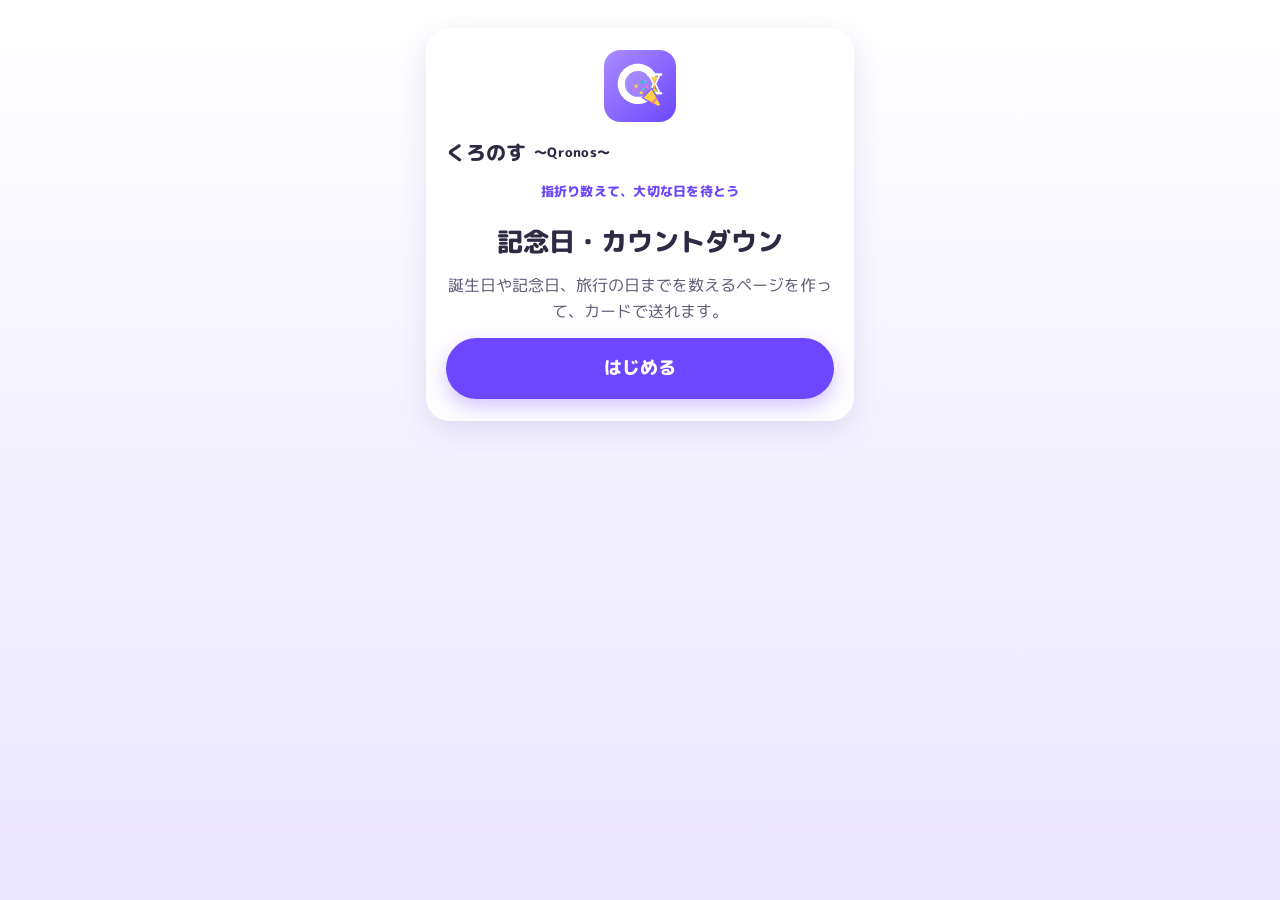
==== index.html @ 237ca4d0 "すくすくから来た「3さいの誕生日まで」などのページで、すくすくへの案内が「妊娠◯週」になっていたのを直す（出産予定日・会える日のときだけ）。テストを足す。作るボタンに絵文字、カレンダーの説明を短く" ====
<!DOCTYPE html>
<html lang="ja">
<head>
<meta charset="UTF-8">
<meta name="viewport" content="width=device-width, initial-scale=1, viewport-fit=cover">
<title>くろのす｜記念日・カウントダウン</title>
<meta name="description" content="くろのす（Qronos）。あと何日？ 今日で何日目？ 記念日までをいつでも確かめられます">
<meta property="og:type" content="website">
<meta property="og:site_name" content="くろのす（Qronos）">
<meta property="og:title" content="くろのす｜記念日・カウントダウン">
<meta property="og:description" content="あと何日？ 今日で何日目？ 記念日までをいつでも確かめられます">
<meta property="og:url" content="https://katsuan.github.io/countdown/">
<meta property="og:locale" content="ja_JP">
<meta property="og:image" content="https://katsuan.github.io/countdown/ogp.png?v=20261025">
<meta property="og:image:width" content="1200">
<meta property="og:image:height" content="630">
<meta property="og:image:alt" content="くろのす（Qronos）：記念日まで「あと何日？」今日で何日目？">
<meta name="twitter:card" content="summary_large_image">
<meta name="theme-color" content="#f6f3ff">
<!-- アイコン・ロゴ・OGP は tools/icon.py で作る -->
<link rel="icon" href="icon.svg" type="image/svg+xml">
<link rel="icon" href="icon-32.png" type="image/png" sizes="32x32">
<link rel="apple-touch-icon" href="apple-touch-icon.png">
<link rel="manifest" href="manifest.webmanifest">
<link rel="preconnect" href="https://fonts.googleapis.com">
<link href="https://fonts.googleapis.com/css2?family=M+PLUS+Rounded+1c:wght@400;700;800&display=swap" rel="stylesheet">
<!-- Q キット（確認の窓など。ページの見た目は下の CSS が上書きする） -->
<link rel="stylesheet" href="https://katsuan.github.io/line-share/shared/ui.css?v=202610251000">
<script src="https://katsuan.github.io/line-share/shared/ui.js" defer></script>
<link rel="stylesheet" href="style.css?v=202610250924">
<style>
  .hero { text-align: center; }
  .hero .emoji { font-size: 56px; line-height: 1.2; }
  .hero .from { margin-top: 4px; font-size: 16px; font-weight: 700; color: var(--ink-soft); }

  .count { align-items: center; text-align: center; }
  .count .lead { font-size: 20px; font-weight: 800; }
  .count .big { font-size: 22px; font-weight: 700; line-height: 1.2; }
  .count .big b {
    margin: 0 6px;
    font-size: 72px;
    font-weight: 800;
    font-variant-numeric: tabular-nums;
    color: var(--accent);
  }
  .count .today { font-size: 30px; font-weight: 800; color: var(--accent); line-height: 1.4; }
  .count .date { font-size: 16px; color: var(--ink-soft); white-space: pre-line; }

  .clock { display: grid; grid-template-columns: repeat(4, 1fr); gap: 8px; width: 100%; }
  .clock div { padding: 10px 4px; border-radius: var(--radius-md); background: #fff; box-shadow: inset 0 0 0 1px rgba(0, 0, 0, 0.05); }
  .clock b { display: block; font-size: 26px; font-weight: 800; line-height: 1.1; font-variant-numeric: tabular-nums; }
  .clock span { font-size: 14px; color: var(--ink-soft); }

  .milestone {
    width: 100%;
    padding: 12px;
    border-radius: var(--radius-md);
    background: color-mix(in srgb, var(--accent) 10%, #fff);
    font-size: 16px;
    font-weight: 700;
  }
  .milestone small { display: block; font-size: 14px; font-weight: 400; color: var(--ink-soft); }

  .msg { font-size: 18px; font-weight: 700; white-space: pre-wrap; overflow-wrap: anywhere; text-align: center; }

  .empty { text-align: center; }

  /* ボードから開いたときの「ボードに戻る」 */
  .back-link {
    justify-self: start;
    align-self: flex-start;
    padding: 8px 14px;
    border-radius: 99px;
    background: #fff;
    box-shadow: 0 2px 8px rgba(0, 0, 0, 0.08);
    color: var(--ink);
    font-size: 15px;
    font-weight: 700;
    text-decoration: none;
  }
  .calendar-links { display: grid; gap: 8px; }
  .nw { display: inline-block; white-space: nowrap; }
  .ics-link { justify-self: center; margin-top: -2px; padding: 4px 8px; border: none; background: none; color: var(--ink-soft); font-family: inherit; font-size: 14px; font-weight: 700; text-decoration: underline; cursor: pointer; }
  .calendar-links .btn { display: grid; gap: 2px; padding: 12px 10px; font-size: 16px; line-height: 1.35; }
  .calendar-links .btn span { white-space: nowrap; }
  .calendar-links .btn small { font-size: 13px; font-weight: 700; color: var(--ink-soft); white-space: nowrap; }

  /* ボード（いくつかの日をまとめて表示）。近い順に1行ずつ */
  .board-head { text-align: center; }
  .board-head .stamp { font-size: 14px; color: var(--ink-soft); }
  .board-list { display: grid; gap: 10px; margin: 0; padding: 0; list-style: none; }
  .board-row {
    display: grid;
    grid-template-columns: auto minmax(0, 1fr) auto;
    align-items: center;
    gap: 12px;
    padding: 14px 16px;
    border-left: 6px solid var(--row);
    border-radius: var(--radius-md);
    background: #fff;
    box-shadow: var(--shadow);
    color: inherit;
    text-decoration: none;
  }
  .board-row.is-today { background: color-mix(in srgb, var(--row) 12%, #fff); }
  .board-emoji { font-size: 30px; line-height: 1; }
  .board-title { font-size: 17px; font-weight: 800; line-height: 1.35; overflow-wrap: anywhere; }
  .board-sub { font-size: 13px; color: var(--ink-soft); }
  .board-note { grid-column: 2 / -1; margin-top: -4px; font-size: 13px; font-weight: 700; color: var(--row); white-space: nowrap; overflow: hidden; text-overflow: ellipsis; }
  .hero .note { margin-top: 2px; font-size: 17px; font-weight: 700; color: var(--accent); }
  .board-count { font-size: 20px; font-weight: 800; color: var(--row); white-space: nowrap; font-variant-numeric: tabular-nums; }
  [hidden] { display: none !important; }

  /* お祝いの紙吹雪 */
  #confetti { position: fixed; inset: 0; z-index: 1; width: 100%; height: 100%; pointer-events: none; }
</style>
</head>
<body>
<canvas id="confetti"></canvas>
<main class="wrap">
  <a id="backToBoard" class="back-link" href="#" hidden></a>
  <section id="view" hidden>
    <div class="hero">
      <div id="emoji" class="emoji"></div>
      <h1 id="title"></h1>
      <p id="note" class="note" hidden></p>
      <p id="from" class="from" hidden></p>
    </div>
  </section>

  <section id="board" hidden>
    <div class="board-head">
      <div style="font-size:44px;line-height:1.2">📋</div>
      <h1 id="boardName"></h1>
      <p id="boardFrom" class="sub" hidden></p>
    </div>
  </section>
  <ul id="boardList" class="board-list" hidden></ul>

  <section id="countCard" class="card count" hidden>
    <p id="lead" class="lead"></p>
    <p id="big" class="big"></p>
    <p id="today" class="today" hidden></p>
    <div id="clock" class="clock" hidden>
      <div><b id="cd">0</b><span>日</span></div>
      <div><b id="ch">00</b><span>時間</span></div>
      <div><b id="cm">00</b><span>分</span></div>
      <div><b id="cs">00</b><span>秒</span></div>
    </div>
    <p id="date" class="date"></p>
    <div id="milestone" class="milestone" hidden></div>
  </section>

  <section id="calendarCard" class="card" hidden>
    <div id="calendarLinks" class="calendar-links"></div>
    <p id="calendarNote" class="note" hidden>Google カレンダーのアプリでは、「毎年」が外れることがあります。保存する前に「繰り返し：毎年」を確かめるか、「ファイルで追加」を使ってね。</p>
  </section>

  <!-- すくすく（SuQSuQ）へ：子どもの生まれた日なら「生まれて◯日」、出産予定日なら「妊娠◯週」、ほかのはじまりの日なら「◯◯から◯日目」を写真・動画に入れる -->
  <section id="suqsuqCard" class="card" hidden>
    <div class="calendar-links">
      <a id="suqsuqLink" class="btn ghost" href="https://katsuan.github.io/suqsuq/" target="_blank" rel="noopener"><span>🌱 すくすくで写真に入れる</span><small id="suqsuqSub"></small></a>
    </div>
  </section>

  <section id="msgCard" class="card" hidden>
    <p id="msg" class="msg"></p>
  </section>

  <section id="shareCard" class="card" hidden>
    <a id="lineBtn" class="ls-button is-block line is-oqrn" href="#">カードで送る</a>
    <div class="btn-row">
      <button id="copyBtn" class="btn ghost" type="button">🔗 リンクをコピー</button>
      <a id="editBtn" class="btn ghost" href="create.html">✏️ 自分でも作る</a>
    </div>
    <button id="snapBtn" class="btn ghost" type="button">📷 画像で保存</button>
    <p class="note">カードで送ると、日付の入ったカードが LINE に届きます。カードのボタンから、いつでもこのページで「あと何日？」を確かめられます。</p>
  </section>

  <section id="empty" class="card empty" hidden>
    <img class="brand-mark" src="icon.svg" alt="" width="72" height="72">
    <p class="brand-name">くろのす <span class="brand-en">〜Qronos〜</span></p>
    <p class="brand-copy">指折り数えて、大切な日を待とう</p>
    <h1>記念日・カウントダウン</h1>
    <p class="sub">誕生日や記念日、旅行の日までを数えるページを作って、カードで送れます。</p>
    <a class="btn" href="create.html">はじめる</a>
  </section>
</main>

<!-- おくるんのカードの入口（LIFF ID とカードの URL は line-share の shared/oqrn.js に1か所） -->
<script src="https://katsuan.github.io/line-share/shared/oqrn.js"></script>
<script src="js/count.js?v=202610250924"></script>
<script src="js/link.js?v=202610250924"></script>
<script src="js/card.js?v=202610250924"></script>
<script src="js/calendar.js?v=202610250924"></script>
<script src="js/snapshot.js?v=202610250924"></script>
<script src="app.js?v=202610250924"></script>
<!-- 電波がなくても開けるように（sw.js） -->
<script>if ("serviceWorker" in navigator) navigator.serviceWorker.register("./sw.js").catch(() => {});</script>
</body>
</html>
---- style.css ----
/* 記念日・カウントダウン 共通の見た目。色・サイズは :root でまとめて変える */
:root {
  --accent: #6c47ff; /* ページを開くと、選んだ色に置き換わる */
  --bg: #f6f3ff;
  --ink: #2f2a44;
  --ink-soft: #5f5a75; /* 年配の方でも読めるよう濃いめ */
  --line: #e4def3;
  --card: rgba(255, 255, 255, 0.9);
  --shadow: 0 10px 30px rgba(70, 50, 130, 0.12);
  --radius-lg: 24px;
  --radius-md: 14px;
  --max-w: 460px;
  --font: "M PLUS Rounded 1c", "Hiragino Maru Gothic ProN", system-ui, sans-serif;
}

* { box-sizing: border-box; margin: 0; padding: 0; }

/* iPhone・LINE の中のブラウザで、キーボードが出て画面がずれたとき、ページの外（黒）が見えないよう、ページそのものにも背景の色 */
html { background-color: color-mix(in srgb, var(--accent) 14%, #fff); } /* 本文の背景（下へ向かう色）の終わりの色 */
body {
  min-height: 100vh;
  font-family: var(--font);
  font-size: 17px;
  line-height: 1.6;
  color: var(--ink);
  background: linear-gradient(180deg, #fff, color-mix(in srgb, var(--accent) 14%, #fff));
  overflow-x: hidden;
  -webkit-tap-highlight-color: transparent;
}

.wrap {
  position: relative;
  z-index: 2;
  display: flex;
  flex-direction: column;
  gap: 16px;
  max-width: var(--max-w);
  margin: 0 auto;
  padding: 28px 16px 48px;
}

.card {
  display: flex;
  flex-direction: column;
  gap: 14px;
  padding: 22px 20px;
  border-radius: var(--radius-lg);
  background: var(--card);
  box-shadow: var(--shadow);
}

h1 { font-size: 26px; font-weight: 800; line-height: 1.35; text-align: center; }
.sub { font-size: 16px; color: var(--ink-soft); text-align: center; }
.note { font-size: 14px; color: var(--ink-soft); line-height: 1.7; }

/* 名前（くろのす 〜Qronos〜）。作成ページの上と、表示ページの「はじめる」に出す */
.brand { display: flex; align-items: center; justify-content: space-between; gap: 10px; margin-bottom: 4px; }
.brand-logo { display: block; width: auto; height: 28px; }
.brand-icon { display: block; width: 28px; height: 28px; }
.brand-mark { display: block; margin: 0 auto; }
.brand-name { display: flex; align-items: center; gap: 8px; margin: 0; font-size: 20px; font-weight: 800; color: var(--ink); }
.brand-en { font-size: 13px; letter-spacing: 0.02em; }

/* 名前の由来（たたんだ欄） */
.about summary { font-size: 15px; font-weight: 700; cursor: pointer; }
.about p { margin: 10px 0 0; font-size: 14px; color: var(--ink-soft); line-height: 1.8; }
a { color: color-mix(in srgb, var(--accent) 80%, #000); }

.btn {
  display: block;
  width: 100%;
  padding: 16px;
  border: none;
  border-radius: 99px;
  background: var(--accent);
  color: #fff;
  font-family: inherit;
  font-size: 18px;
  font-weight: 800;
  text-align: center;
  text-decoration: none;
  cursor: pointer;
  box-shadow: 0 8px 20px color-mix(in srgb, var(--accent) 30%, transparent);
}

/* 送るボタン：色は Q キットの ls-button line（LINE の緑）。ここでは大きさだけ */
.ls-button.line { gap: 4px; flex-wrap: wrap; min-height: 54px; font-size: 18px; font-weight: 800; }
.btn.ghost { background: #fff; color: var(--ink); box-shadow: 0 4px 12px rgba(0, 0, 0, 0.08); font-size: 16px; }
.btn-row { display: grid; grid-template-columns: 1fr 1fr; gap: 10px; }
.btn-row .btn { padding: 14px 6px; font-size: 15px; white-space: nowrap; }

/* 画像で保存：作った画像を出して、長押しで保存してもらう */
.snap-sheet {
  position: fixed;
  inset: 0;
  z-index: 10;
  display: grid;
  place-items: center;
  padding: 16px;
  background: rgba(20, 16, 40, 0.55);
}
.snap-card {
  display: grid;
  gap: 10px;
  width: min(100%, 420px);
  max-height: 100%;
  overflow: auto;
  padding: 16px;
  border-radius: var(--radius-lg);
  background: #fff;
  text-align: center;
}
.snap-card img {
  width: 100%;
  height: auto;
  border-radius: var(--radius-md);
  box-shadow: 0 4px 16px rgba(0, 0, 0, 0.12);
  -webkit-touch-callout: default;
}
.snap-actions { display: grid; gap: 8px; }

/* キャッチコピー（見出しの行のすぐ下。おくるんの「つくって、おくるん」と同じ役目） */
.brand-copy { margin: 0 0 10px; color: #6C47FF; font-size: 13px; font-weight: 800; line-height: 1.4; letter-spacing: 0.02em; }
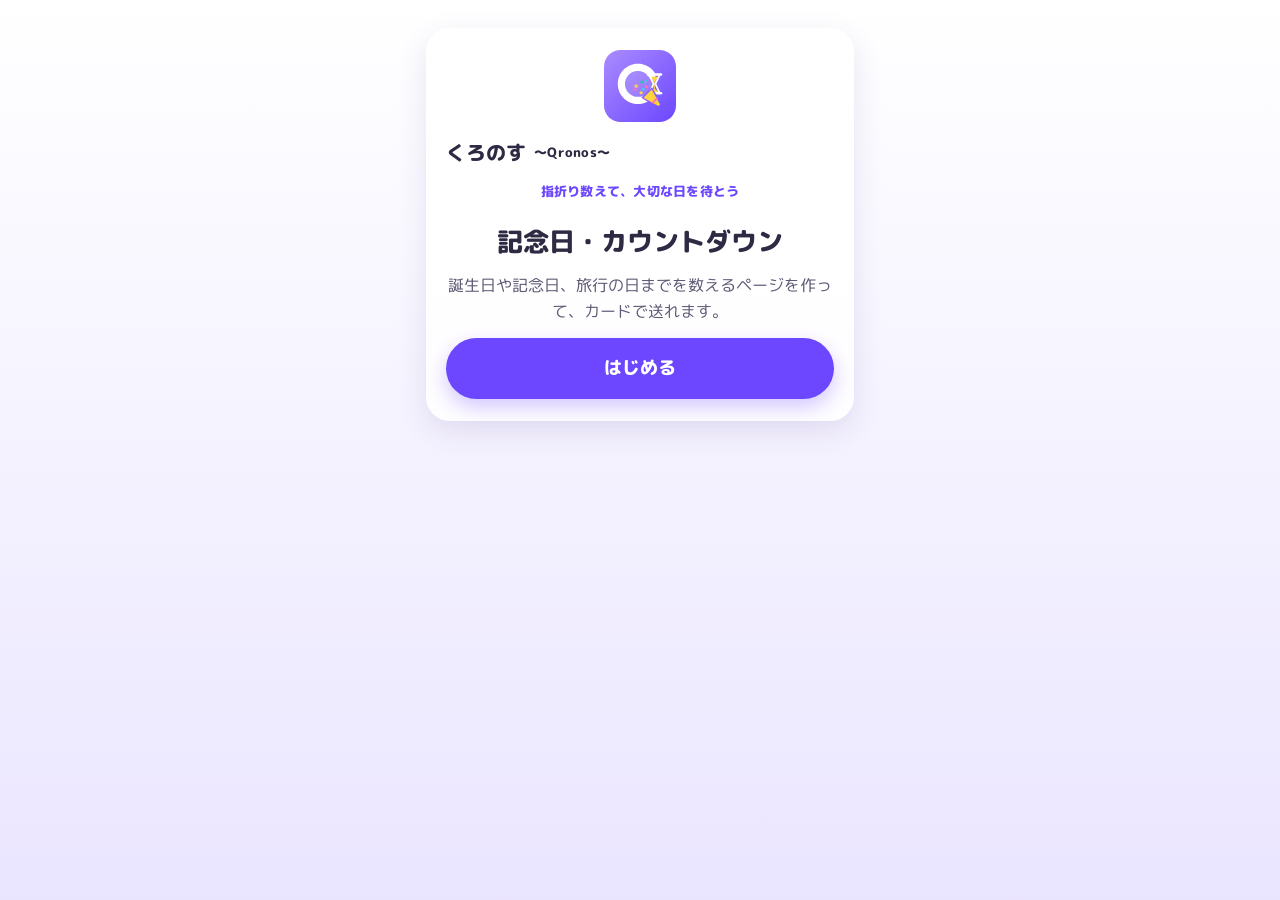
==== commit 196308d4: "作るページの絵文字と名前を、ろくが・さくせん盤・つづくと同じ形に：入力枠の中の左に絵文字 [⏳ 名前]。絵文字を押したとき・名前を入れているあいだは、下に選べる絵文字（種類ごとに8つ）とカスタム（しっ" ====
--- a/index.html
+++ b/index.html
@@ -27,7 +27,7 @@
 <!-- Q キット（確認の窓など。ページの見た目は下の CSS が上書きする） -->
 <link rel="stylesheet" href="https://katsuan.github.io/line-share/shared/ui.css?v=202610251000">
 <script src="https://katsuan.github.io/line-share/shared/ui.js" defer></script>
-<link rel="stylesheet" href="style.css?v=202610250924">
+<link rel="stylesheet" href="style.css?v=202610260530">
 <style>
   .hero { text-align: center; }
   .hero .emoji { font-size: 56px; line-height: 1.2; }
@@ -189,12 +189,12 @@
 
 <!-- おくるんのカードの入口（LIFF ID とカードの URL は line-share の shared/oqrn.js に1か所） -->
 <script src="https://katsuan.github.io/line-share/shared/oqrn.js"></script>
-<script src="js/count.js?v=202610250924"></script>
-<script src="js/link.js?v=202610250924"></script>
-<script src="js/card.js?v=202610250924"></script>
-<script src="js/calendar.js?v=202610250924"></script>
-<script src="js/snapshot.js?v=202610250924"></script>
-<script src="app.js?v=202610250924"></script>
+<script src="js/count.js?v=202610260530"></script>
+<script src="js/link.js?v=202610260530"></script>
+<script src="js/card.js?v=202610260530"></script>
+<script src="js/calendar.js?v=202610260530"></script>
+<script src="js/snapshot.js?v=202610260530"></script>
+<script src="app.js?v=202610260530"></script>
 <!-- 電波がなくても開けるように（sw.js） -->
 <script>if ("serviceWorker" in navigator) navigator.serviceWorker.register("./sw.js").catch(() => {});</script>
 </body>
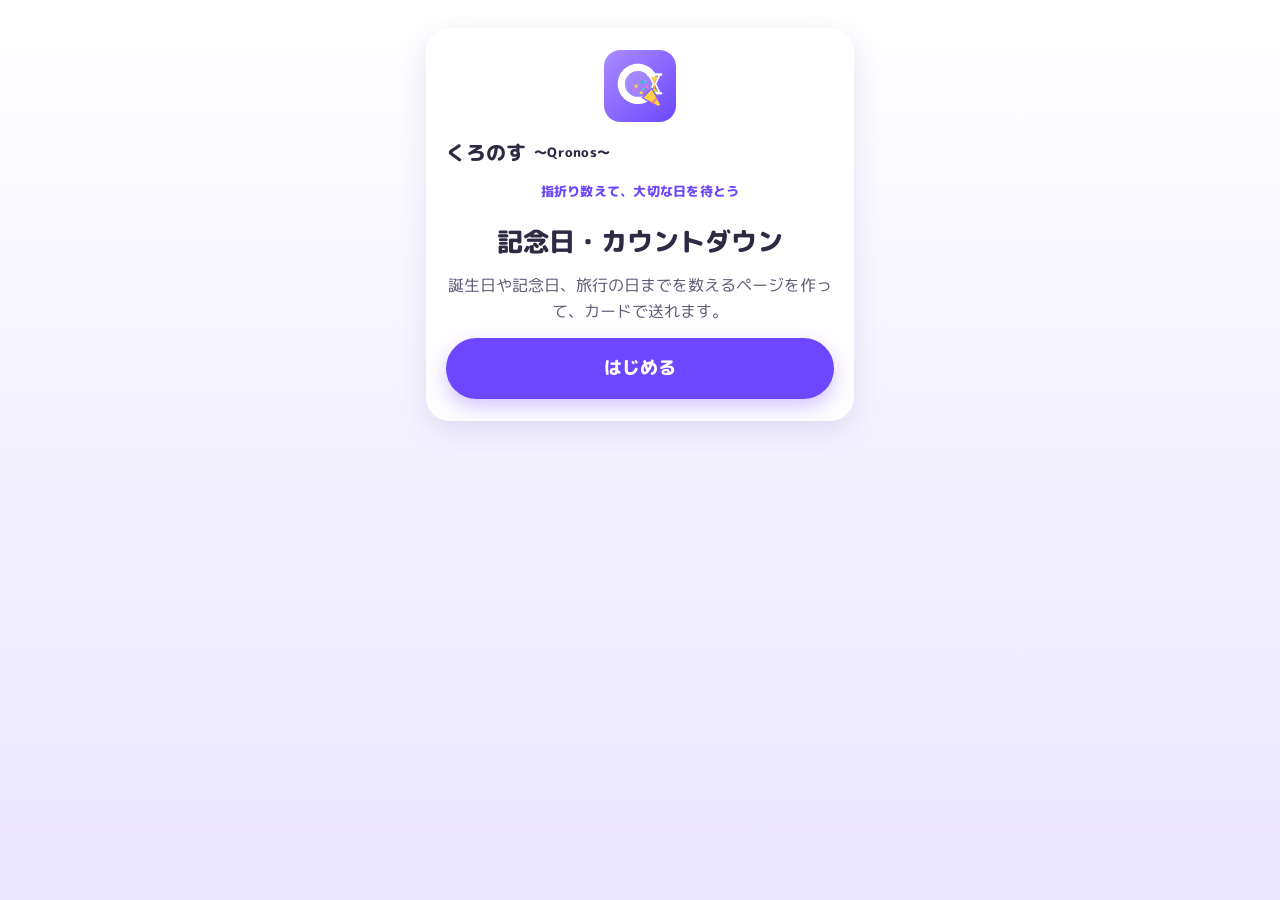
==== commit c67ae55a: "ボードの説明を、指しているところがわかる言い方に（「一覧の日を押すと直せます」「日ごとのひとことは「この日のひとこと」へ」）" ====
--- a/index.html
+++ b/index.html
@@ -25,9 +25,9 @@
 <link rel="preconnect" href="https://fonts.googleapis.com">
 <link href="https://fonts.googleapis.com/css2?family=M+PLUS+Rounded+1c:wght@400;700;800&display=swap" rel="stylesheet">
 <!-- Q キット（確認の窓など。ページの見た目は下の CSS が上書きする） -->
-<link rel="stylesheet" href="https://katsuan.github.io/line-share/shared/ui.css?v=202610251000">
+<link rel="stylesheet" href="https://katsuan.github.io/line-share/shared/ui.css?v=202610261000">
 <script src="https://katsuan.github.io/line-share/shared/ui.js" defer></script>
-<link rel="stylesheet" href="style.css?v=202610260530">
+<link rel="stylesheet" href="style.css?v=202610271256">
 <style>
   .hero { text-align: center; }
   .hero .emoji { font-size: 56px; line-height: 1.2; }
@@ -189,12 +189,12 @@
 
 <!-- おくるんのカードの入口（LIFF ID とカードの URL は line-share の shared/oqrn.js に1か所） -->
 <script src="https://katsuan.github.io/line-share/shared/oqrn.js"></script>
-<script src="js/count.js?v=202610260530"></script>
-<script src="js/link.js?v=202610260530"></script>
-<script src="js/card.js?v=202610260530"></script>
-<script src="js/calendar.js?v=202610260530"></script>
-<script src="js/snapshot.js?v=202610260530"></script>
-<script src="app.js?v=202610260530"></script>
+<script src="js/count.js?v=202610271256"></script>
+<script src="js/link.js?v=202610271256"></script>
+<script src="js/card.js?v=202610271256"></script>
+<script src="js/calendar.js?v=202610271256"></script>
+<script src="js/snapshot.js?v=202610271256"></script>
+<script src="app.js?v=202610271256"></script>
 <!-- 電波がなくても開けるように（sw.js） -->
 <script>if ("serviceWorker" in navigator) navigator.serviceWorker.register("./sw.js").catch(() => {});</script>
 </body>
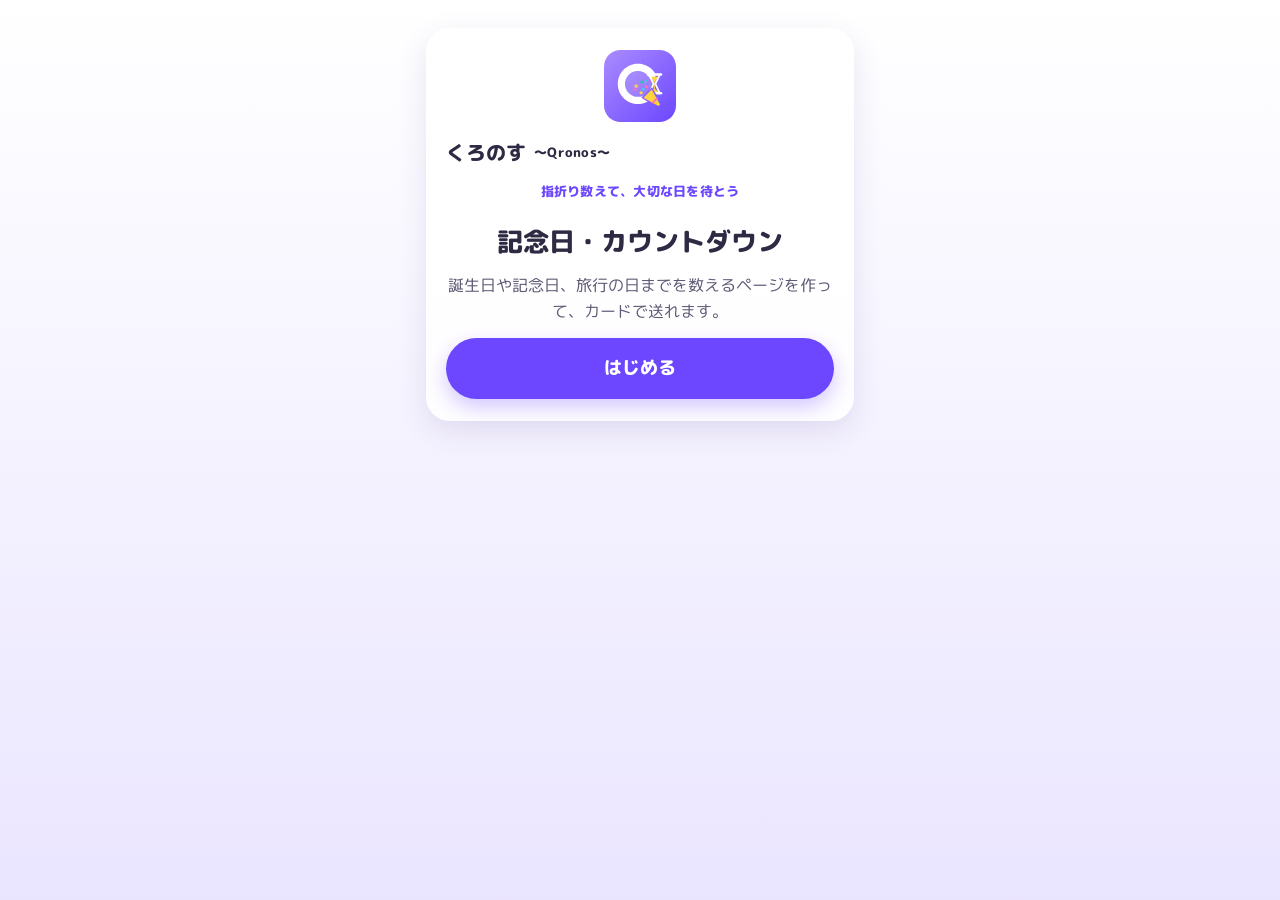
==== commit b783c0ef: "見るページの「コピーしました！」を2秒で元のボタン名に戻す。使っていない CSS（.brand・.brand-icon・.brand-logo）を消す" ====
--- a/index.html
+++ b/index.html
@@ -27,7 +27,7 @@
 <!-- Q キット（確認の窓など。ページの見た目は下の CSS が上書きする） -->
 <link rel="stylesheet" href="https://katsuan.github.io/line-share/shared/ui.css?v=202610261000">
 <script src="https://katsuan.github.io/line-share/shared/ui.js" defer></script>
-<link rel="stylesheet" href="style.css?v=202610271256">
+<link rel="stylesheet" href="style.css?v=202610291712">
 <style>
   .hero { text-align: center; }
   .hero .emoji { font-size: 56px; line-height: 1.2; }
@@ -83,6 +83,8 @@
   .ics-link { justify-self: center; margin-top: -2px; padding: 4px 8px; border: none; background: none; color: var(--ink-soft); font-family: inherit; font-size: 14px; font-weight: 700; text-decoration: underline; cursor: pointer; }
   .calendar-links .btn { display: grid; gap: 2px; padding: 12px 10px; font-size: 16px; line-height: 1.35; }
   .calendar-links .btn span { white-space: nowrap; }
+  .ext-link { display: grid; gap: 2px; margin: 12px 0; padding: 12px 10px; text-align: center; text-decoration: none; line-height: 1.35; }
+  .ext-link small { font-size: 12px; font-weight: 700; color: var(--ink-soft); overflow: hidden; text-overflow: ellipsis; white-space: nowrap; }
   .calendar-links .btn small { font-size: 13px; font-weight: 700; color: var(--ink-soft); white-space: nowrap; }
 
   /* ボード（いくつかの日をまとめて表示）。近い順に1行ずつ */
@@ -136,6 +138,8 @@
     </div>
   </section>
   <ul id="boardList" class="board-list" hidden></ul>
+  <!-- リンク（作ったツールから渡されたもの。例：くみあわせの大会の見る人用リンク） -->
+  <a id="extLink" class="btn ghost ext-link" href="#" target="_blank" rel="noopener" hidden><span id="extLinkLabel"></span><small id="extLinkHost"></small></a>
 
   <section id="countCard" class="card count" hidden>
     <p id="lead" class="lead"></p>
@@ -189,12 +193,12 @@
 
 <!-- おくるんのカードの入口（LIFF ID とカードの URL は line-share の shared/oqrn.js に1か所） -->
 <script src="https://katsuan.github.io/line-share/shared/oqrn.js"></script>
-<script src="js/count.js?v=202610271256"></script>
-<script src="js/link.js?v=202610271256"></script>
-<script src="js/card.js?v=202610271256"></script>
-<script src="js/calendar.js?v=202610271256"></script>
-<script src="js/snapshot.js?v=202610271256"></script>
-<script src="app.js?v=202610271256"></script>
+<script src="js/count.js?v=202610291712"></script>
+<script src="js/link.js?v=202610291712"></script>
+<script src="js/card.js?v=202610291712"></script>
+<script src="js/calendar.js?v=202610291712"></script>
+<script src="js/snapshot.js?v=202610291712"></script>
+<script src="app.js?v=202610291712"></script>
 <!-- 電波がなくても開けるように（sw.js） -->
 <script>if ("serviceWorker" in navigator) navigator.serviceWorker.register("./sw.js").catch(() => {});</script>
 </body>
--- a/style.css
+++ b/style.css
@@ -54,9 +54,6 @@
 .note { font-size: 14px; color: var(--ink-soft); line-height: 1.7; }
 
 /* 名前（くろのす 〜Qronos〜）。作成ページの上と、表示ページの「はじめる」に出す */
-.brand { display: flex; align-items: center; justify-content: space-between; gap: 10px; margin-bottom: 4px; }
-.brand-logo { display: block; width: auto; height: 28px; }
-.brand-icon { display: block; width: 28px; height: 28px; }
 .brand-mark { display: block; margin: 0 auto; }
 .brand-name { display: flex; align-items: center; gap: 8px; margin: 0; font-size: 20px; font-weight: 800; color: var(--ink); }
 .brand-en { font-size: 13px; letter-spacing: 0.02em; }
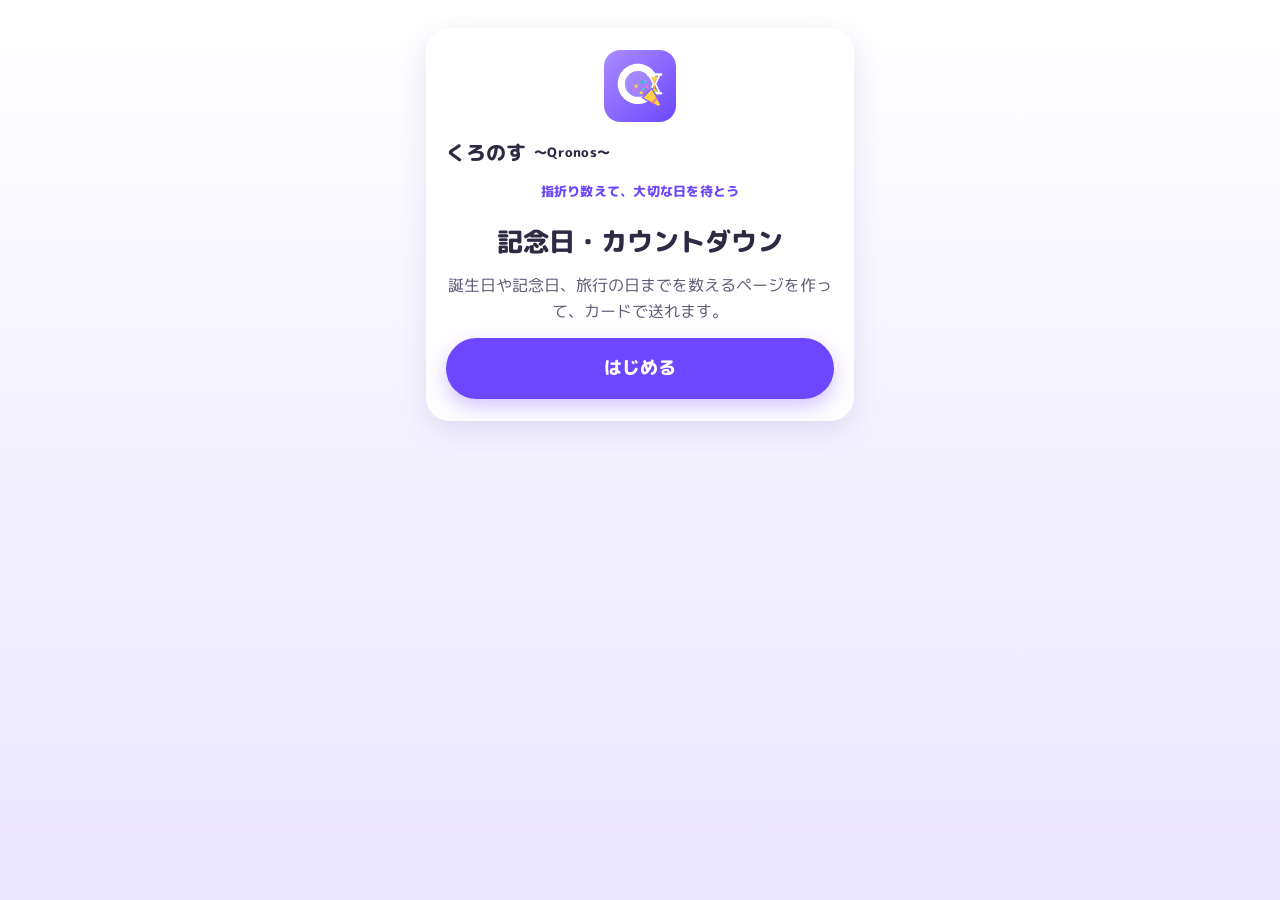
==== commit 664fb1e1: "リンクのコピーを Q キットの LineShareUI.copy に寄せる（見るページはボタンの「コピーしました！」、作るページはトースト。動きは同じ）。Q キットの ui.js を新しい版で読む。?" ====
--- a/index.html
+++ b/index.html
@@ -26,8 +26,8 @@
 <link href="https://fonts.googleapis.com/css2?family=M+PLUS+Rounded+1c:wght@400;700;800&display=swap" rel="stylesheet">
 <!-- Q キット（確認の窓など。ページの見た目は下の CSS が上書きする） -->
 <link rel="stylesheet" href="https://katsuan.github.io/line-share/shared/ui.css?v=202610261000">
-<script src="https://katsuan.github.io/line-share/shared/ui.js" defer></script>
-<link rel="stylesheet" href="style.css?v=202610291712">
+<script src="https://katsuan.github.io/line-share/shared/ui.js?v=202610291757" defer></script>
+<link rel="stylesheet" href="style.css?v=202610291759">
 <style>
   .hero { text-align: center; }
   .hero .emoji { font-size: 56px; line-height: 1.2; }
@@ -193,12 +193,12 @@
 
 <!-- おくるんのカードの入口（LIFF ID とカードの URL は line-share の shared/oqrn.js に1か所） -->
 <script src="https://katsuan.github.io/line-share/shared/oqrn.js"></script>
-<script src="js/count.js?v=202610291712"></script>
-<script src="js/link.js?v=202610291712"></script>
-<script src="js/card.js?v=202610291712"></script>
-<script src="js/calendar.js?v=202610291712"></script>
-<script src="js/snapshot.js?v=202610291712"></script>
-<script src="app.js?v=202610291712"></script>
+<script src="js/count.js?v=202610291759"></script>
+<script src="js/link.js?v=202610291759"></script>
+<script src="js/card.js?v=202610291759"></script>
+<script src="js/calendar.js?v=202610291759"></script>
+<script src="js/snapshot.js?v=202610291759"></script>
+<script src="app.js?v=202610291759"></script>
 <!-- 電波がなくても開けるように（sw.js） -->
 <script>if ("serviceWorker" in navigator) navigator.serviceWorker.register("./sw.js").catch(() => {});</script>
 </body>
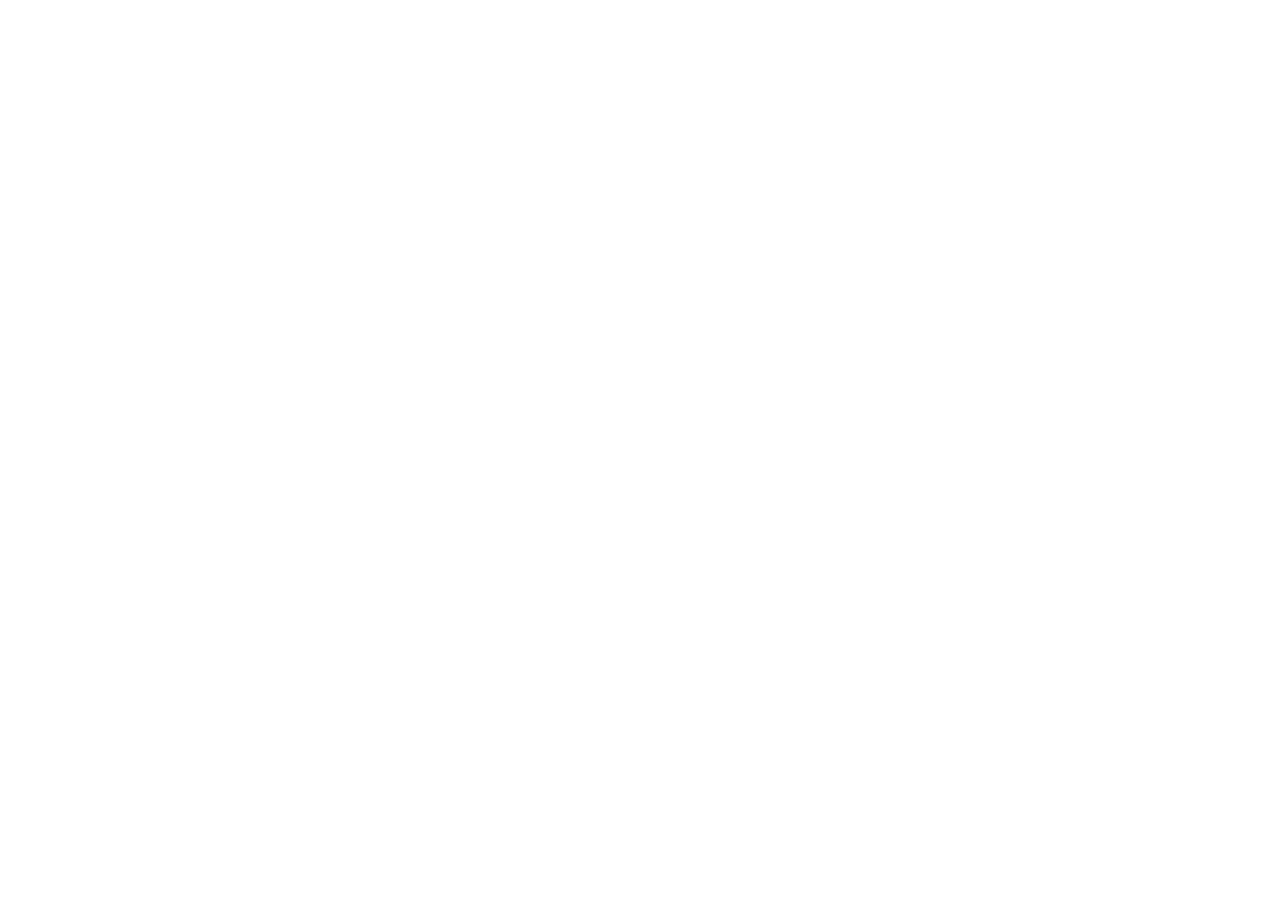
==== commit e1f177b0: "引っこしの案内（古い住所から、くらぶの入口の案内へ送る）" ====
--- a/index.html
+++ b/index.html
@@ -1,205 +1,29 @@
-<!DOCTYPE html>
+<!doctype html>
 <html lang="ja">
 <head>
-<meta charset="UTF-8">
-<meta name="viewport" content="width=device-width, initial-scale=1, viewport-fit=cover">
-<title>くろのす｜記念日・カウントダウン</title>
-<meta name="description" content="くろのす（Qronos）。あと何日？ 今日で何日目？ 記念日までをいつでも確かめられます">
-<meta property="og:type" content="website">
-<meta property="og:site_name" content="くろのす（Qronos）">
-<meta property="og:title" content="くろのす｜記念日・カウントダウン">
-<meta property="og:description" content="あと何日？ 今日で何日目？ 記念日までをいつでも確かめられます">
-<meta property="og:url" content="https://katsuan.github.io/countdown/">
-<meta property="og:locale" content="ja_JP">
-<meta property="og:image" content="https://katsuan.github.io/countdown/ogp.png?v=20261025">
-<meta property="og:image:width" content="1200">
-<meta property="og:image:height" content="630">
-<meta property="og:image:alt" content="くろのす（Qronos）：記念日まで「あと何日？」今日で何日目？">
-<meta name="twitter:card" content="summary_large_image">
-<meta name="theme-color" content="#f6f3ff">
-<!-- アイコン・ロゴ・OGP は tools/icon.py で作る -->
-<link rel="icon" href="icon.svg" type="image/svg+xml">
-<link rel="icon" href="icon-32.png" type="image/png" sizes="32x32">
-<link rel="apple-touch-icon" href="apple-touch-icon.png">
-<link rel="manifest" href="manifest.webmanifest">
-<link rel="preconnect" href="https://fonts.googleapis.com">
-<link href="https://fonts.googleapis.com/css2?family=M+PLUS+Rounded+1c:wght@400;700;800&display=swap" rel="stylesheet">
-<!-- Q キット（確認の窓など。ページの見た目は下の CSS が上書きする） -->
-<link rel="stylesheet" href="https://katsuan.github.io/line-share/shared/ui.css?v=202610261000">
-<script src="https://katsuan.github.io/line-share/shared/ui.js?v=202610291757" defer></script>
-<link rel="stylesheet" href="style.css?v=202610291759">
+<meta charset="utf-8">
+<meta name="viewport" content="width=device-width, initial-scale=1">
+<meta name="robots" content="noindex">
+<title>引っこしました</title>
+<script>
+  // countdown は引っこしました。くらぶの入口の案内へ、住所の続きごと送る（tools/moved.py が作ったページ）
+  (function () {
+    var old = "/countdown";
+    var path = location.pathname.indexOf(old) === 0 ? location.pathname.slice(old.length) : "";
+    var rest = (path || "/") + location.search + location.hash;
+    location.replace("https://katsuan.github.io/qlove/?moved=qronos&rest=" + encodeURIComponent(rest));
+  })();
+</script>
 <style>
-  .hero { text-align: center; }
-  .hero .emoji { font-size: 56px; line-height: 1.2; }
-  .hero .from { margin-top: 4px; font-size: 16px; font-weight: 700; color: var(--ink-soft); }
-
-  .count { align-items: center; text-align: center; }
-  .count .lead { font-size: 20px; font-weight: 800; }
-  .count .big { font-size: 22px; font-weight: 700; line-height: 1.2; }
-  .count .big b {
-    margin: 0 6px;
-    font-size: 72px;
-    font-weight: 800;
-    font-variant-numeric: tabular-nums;
-    color: var(--accent);
-  }
-  .count .today { font-size: 30px; font-weight: 800; color: var(--accent); line-height: 1.4; }
-  .count .date { font-size: 16px; color: var(--ink-soft); white-space: pre-line; }
-
-  .clock { display: grid; grid-template-columns: repeat(4, 1fr); gap: 8px; width: 100%; }
-  .clock div { padding: 10px 4px; border-radius: var(--radius-md); background: #fff; box-shadow: inset 0 0 0 1px rgba(0, 0, 0, 0.05); }
-  .clock b { display: block; font-size: 26px; font-weight: 800; line-height: 1.1; font-variant-numeric: tabular-nums; }
-  .clock span { font-size: 14px; color: var(--ink-soft); }
-
-  .milestone {
-    width: 100%;
-    padding: 12px;
-    border-radius: var(--radius-md);
-    background: color-mix(in srgb, var(--accent) 10%, #fff);
-    font-size: 16px;
-    font-weight: 700;
-  }
-  .milestone small { display: block; font-size: 14px; font-weight: 400; color: var(--ink-soft); }
-
-  .msg { font-size: 18px; font-weight: 700; white-space: pre-wrap; overflow-wrap: anywhere; text-align: center; }
-
-  .empty { text-align: center; }
-
-  /* ボードから開いたときの「ボードに戻る」 */
-  .back-link {
-    justify-self: start;
-    align-self: flex-start;
-    padding: 8px 14px;
-    border-radius: 99px;
-    background: #fff;
-    box-shadow: 0 2px 8px rgba(0, 0, 0, 0.08);
-    color: var(--ink);
-    font-size: 15px;
-    font-weight: 700;
-    text-decoration: none;
-  }
-  .calendar-links { display: grid; gap: 8px; }
-  .nw { display: inline-block; white-space: nowrap; }
-  .ics-link { justify-self: center; margin-top: -2px; padding: 4px 8px; border: none; background: none; color: var(--ink-soft); font-family: inherit; font-size: 14px; font-weight: 700; text-decoration: underline; cursor: pointer; }
-  .calendar-links .btn { display: grid; gap: 2px; padding: 12px 10px; font-size: 16px; line-height: 1.35; }
-  .calendar-links .btn span { white-space: nowrap; }
-  .ext-link { display: grid; gap: 2px; margin: 12px 0; padding: 12px 10px; text-align: center; text-decoration: none; line-height: 1.35; }
-  .ext-link small { font-size: 12px; font-weight: 700; color: var(--ink-soft); overflow: hidden; text-overflow: ellipsis; white-space: nowrap; }
-  .calendar-links .btn small { font-size: 13px; font-weight: 700; color: var(--ink-soft); white-space: nowrap; }
-
-  /* ボード（いくつかの日をまとめて表示）。近い順に1行ずつ */
-  .board-head { text-align: center; }
-  .board-head .stamp { font-size: 14px; color: var(--ink-soft); }
-  .board-list { display: grid; gap: 10px; margin: 0; padding: 0; list-style: none; }
-  .board-row {
-    display: grid;
-    grid-template-columns: auto minmax(0, 1fr) auto;
-    align-items: center;
-    gap: 12px;
-    padding: 14px 16px;
-    border-left: 6px solid var(--row);
-    border-radius: var(--radius-md);
-    background: #fff;
-    box-shadow: var(--shadow);
-    color: inherit;
-    text-decoration: none;
-  }
-  .board-row.is-today { background: color-mix(in srgb, var(--row) 12%, #fff); }
-  .board-emoji { font-size: 30px; line-height: 1; }
-  .board-title { font-size: 17px; font-weight: 800; line-height: 1.35; overflow-wrap: anywhere; }
-  .board-sub { font-size: 13px; color: var(--ink-soft); }
-  .board-note { grid-column: 2 / -1; margin-top: -4px; font-size: 13px; font-weight: 700; color: var(--row); white-space: nowrap; overflow: hidden; text-overflow: ellipsis; }
-  .hero .note { margin-top: 2px; font-size: 17px; font-weight: 700; color: var(--accent); }
-  .board-count { font-size: 20px; font-weight: 800; color: var(--row); white-space: nowrap; font-variant-numeric: tabular-nums; }
-  [hidden] { display: none !important; }
-
-  /* お祝いの紙吹雪 */
-  #confetti { position: fixed; inset: 0; z-index: 1; width: 100%; height: 100%; pointer-events: none; }
+  html, body { margin: 0; background: #f6f4fb; color: #2a2438; font: 16px/1.6 system-ui, sans-serif; }
+  @media (prefers-color-scheme: dark) { html, body { background: #17141f; color: #ece8f5; } a { color: #b9a6ff; } }
+  main { padding: 24px 16px; }
 </style>
 </head>
 <body>
-<canvas id="confetti"></canvas>
-<main class="wrap">
-  <a id="backToBoard" class="back-link" href="#" hidden></a>
-  <section id="view" hidden>
-    <div class="hero">
-      <div id="emoji" class="emoji"></div>
-      <h1 id="title"></h1>
-      <p id="note" class="note" hidden></p>
-      <p id="from" class="from" hidden></p>
-    </div>
-  </section>
-
-  <section id="board" hidden>
-    <div class="board-head">
-      <div style="font-size:44px;line-height:1.2">📋</div>
-      <h1 id="boardName"></h1>
-      <p id="boardFrom" class="sub" hidden></p>
-    </div>
-  </section>
-  <ul id="boardList" class="board-list" hidden></ul>
-  <!-- リンク（作ったツールから渡されたもの。例：くみあわせの大会の見る人用リンク） -->
-  <a id="extLink" class="btn ghost ext-link" href="#" target="_blank" rel="noopener" hidden><span id="extLinkLabel"></span><small id="extLinkHost"></small></a>
-
-  <section id="countCard" class="card count" hidden>
-    <p id="lead" class="lead"></p>
-    <p id="big" class="big"></p>
-    <p id="today" class="today" hidden></p>
-    <div id="clock" class="clock" hidden>
-      <div><b id="cd">0</b><span>日</span></div>
-      <div><b id="ch">00</b><span>時間</span></div>
-      <div><b id="cm">00</b><span>分</span></div>
-      <div><b id="cs">00</b><span>秒</span></div>
-    </div>
-    <p id="date" class="date"></p>
-    <div id="milestone" class="milestone" hidden></div>
-  </section>
-
-  <section id="calendarCard" class="card" hidden>
-    <div id="calendarLinks" class="calendar-links"></div>
-    <p id="calendarNote" class="note" hidden>Google カレンダーのアプリでは、「毎年」が外れることがあります。保存する前に「繰り返し：毎年」を確かめるか、「ファイルで追加」を使ってね。</p>
-  </section>
-
-  <!-- すくすく（SuQSuQ）へ：子どもの生まれた日なら「生まれて◯日」、出産予定日なら「妊娠◯週」、ほかのはじまりの日なら「◯◯から◯日目」を写真・動画に入れる -->
-  <section id="suqsuqCard" class="card" hidden>
-    <div class="calendar-links">
-      <a id="suqsuqLink" class="btn ghost" href="https://katsuan.github.io/suqsuq/" target="_blank" rel="noopener"><span>🌱 すくすくで写真に入れる</span><small id="suqsuqSub"></small></a>
-    </div>
-  </section>
-
-  <section id="msgCard" class="card" hidden>
-    <p id="msg" class="msg"></p>
-  </section>
-
-  <section id="shareCard" class="card" hidden>
-    <a id="lineBtn" class="ls-button is-block line is-oqrn" href="#">カードで送る</a>
-    <div class="btn-row">
-      <button id="copyBtn" class="btn ghost" type="button">🔗 リンクをコピー</button>
-      <a id="editBtn" class="btn ghost" href="create.html">✏️ 自分でも作る</a>
-    </div>
-    <button id="snapBtn" class="btn ghost" type="button">📷 画像で保存</button>
-    <p class="note">カードで送ると、日付の入ったカードが LINE に届きます。カードのボタンから、いつでもこのページで「あと何日？」を確かめられます。</p>
-  </section>
-
-  <section id="empty" class="card empty" hidden>
-    <img class="brand-mark" src="icon.svg" alt="" width="72" height="72">
-    <p class="brand-name">くろのす <span class="brand-en">〜Qronos〜</span></p>
-    <p class="brand-copy">指折り数えて、大切な日を待とう</p>
-    <h1>記念日・カウントダウン</h1>
-    <p class="sub">誕生日や記念日、旅行の日までを数えるページを作って、カードで送れます。</p>
-    <a class="btn" href="create.html">はじめる</a>
-  </section>
+<main>
+<p>このツールは引っこしました。</p>
+<p><a href="https://katsuan.github.io/qlove/?moved=qronos">くらぶの入口へ</a></p>
 </main>
-
-<!-- おくるんのカードの入口（LIFF ID とカードの URL は line-share の shared/oqrn.js に1か所） -->
-<script src="https://katsuan.github.io/line-share/shared/oqrn.js"></script>
-<script src="js/count.js?v=202610291759"></script>
-<script src="js/link.js?v=202610291759"></script>
-<script src="js/card.js?v=202610291759"></script>
-<script src="js/calendar.js?v=202610291759"></script>
-<script src="js/snapshot.js?v=202610291759"></script>
-<script src="app.js?v=202610291759"></script>
-<!-- 電波がなくても開けるように（sw.js） -->
-<script>if ("serviceWorker" in navigator) navigator.serviceWorker.register("./sw.js").catch(() => {});</script>
 </body>
 </html>
